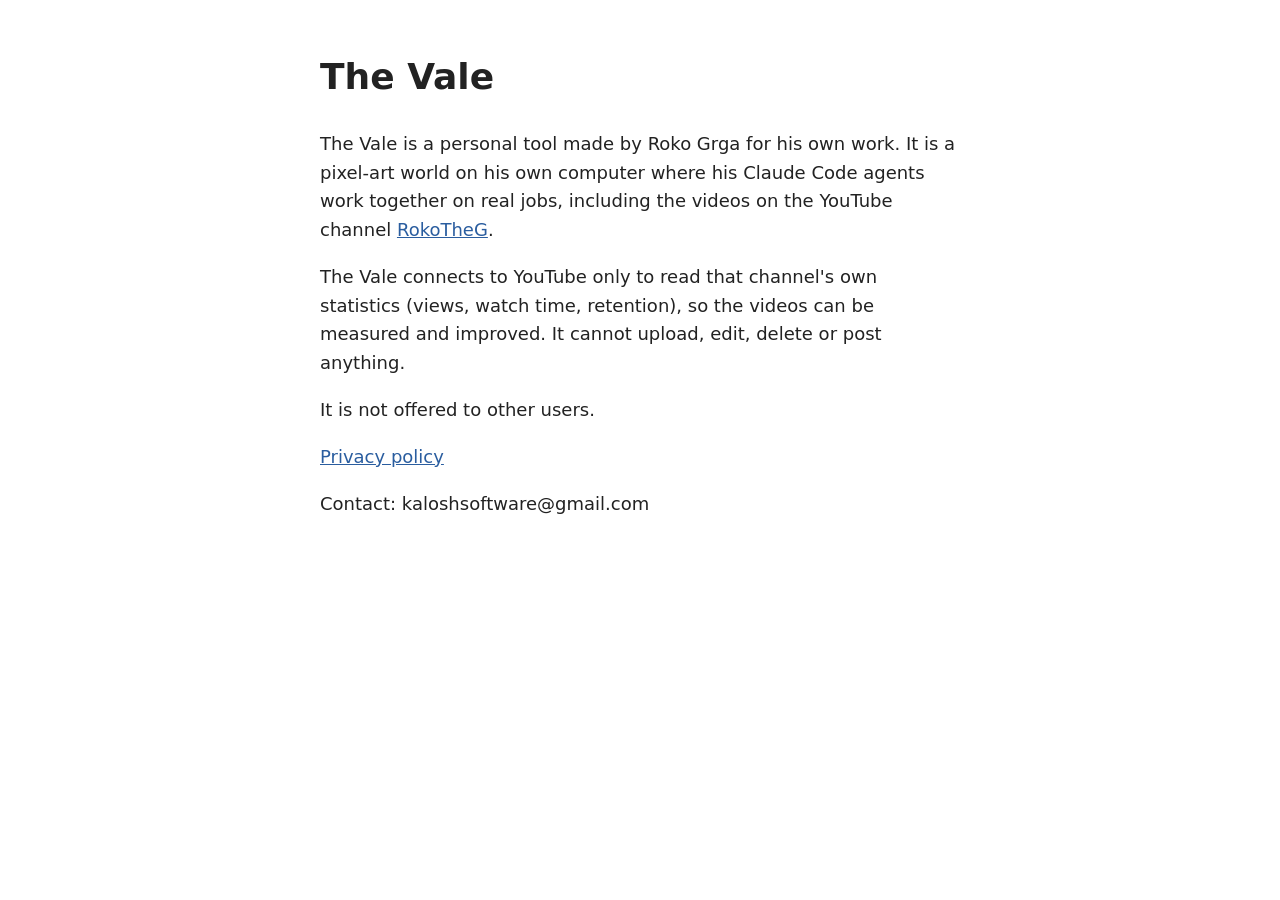
==== index.html @ 582a8493 "The Vale: homepage and privacy policy for the YouTube connection" ====
<!doctype html>
<html lang="en"><head><meta charset="utf-8"><meta name="viewport" content="width=device-width,initial-scale=1">
<title>The Vale</title>
<style>body{font:18px/1.6 system-ui,sans-serif;max-width:640px;margin:48px auto;padding:0 20px;color:#222}a{color:#2a5d9f}</style></head>
<body>
<h1>The Vale</h1>
<p>The Vale is a personal tool made by Roko Grga for his own work. It is a pixel-art world on his own computer where his Claude Code agents work together on real jobs, including the videos on the YouTube channel <a href="https://youtube.com/@RokoTheG">RokoTheG</a>.</p>
<p>The Vale connects to YouTube only to read that channel's own statistics (views, watch time, retention), so the videos can be measured and improved. It cannot upload, edit, delete or post anything.</p>
<p>It is not offered to other users.</p>
<p><a href="privacy.html">Privacy policy</a></p>
<p>Contact: kaloshsoftware@gmail.com</p>
</body></html>
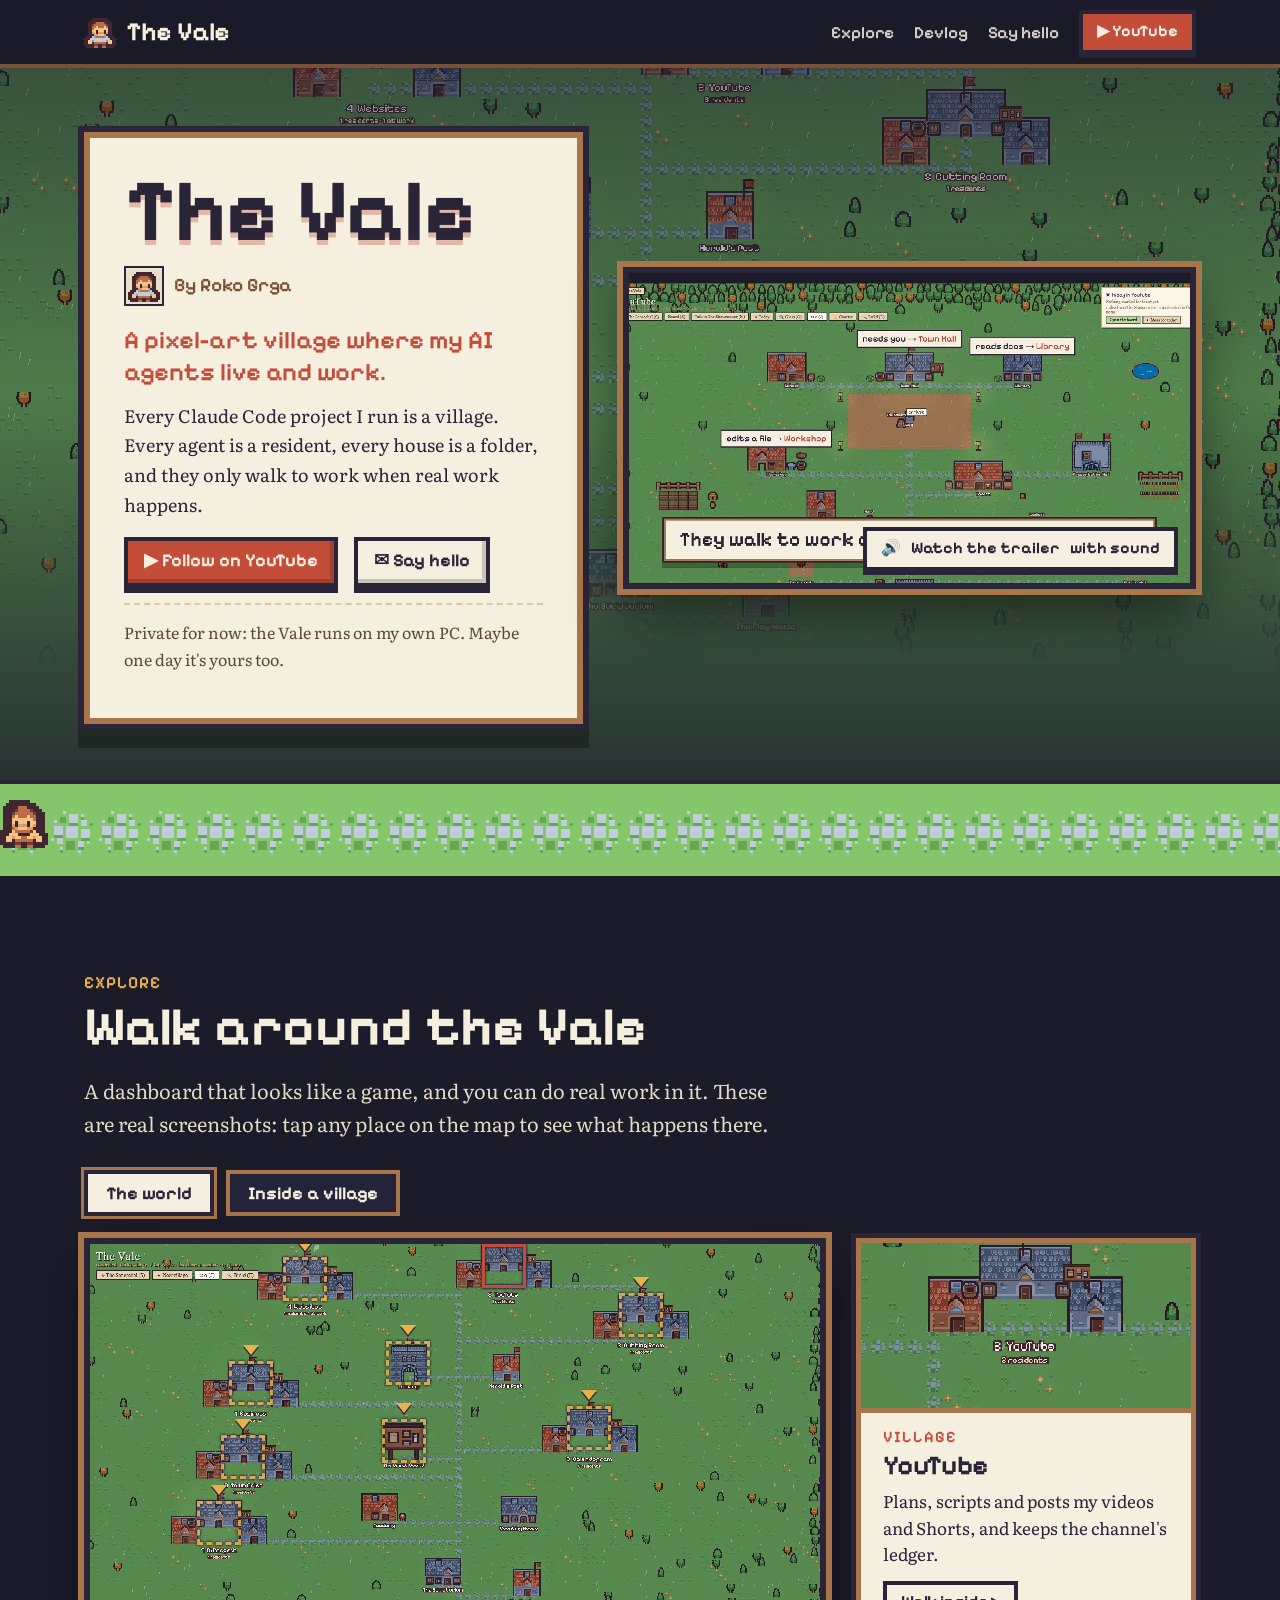
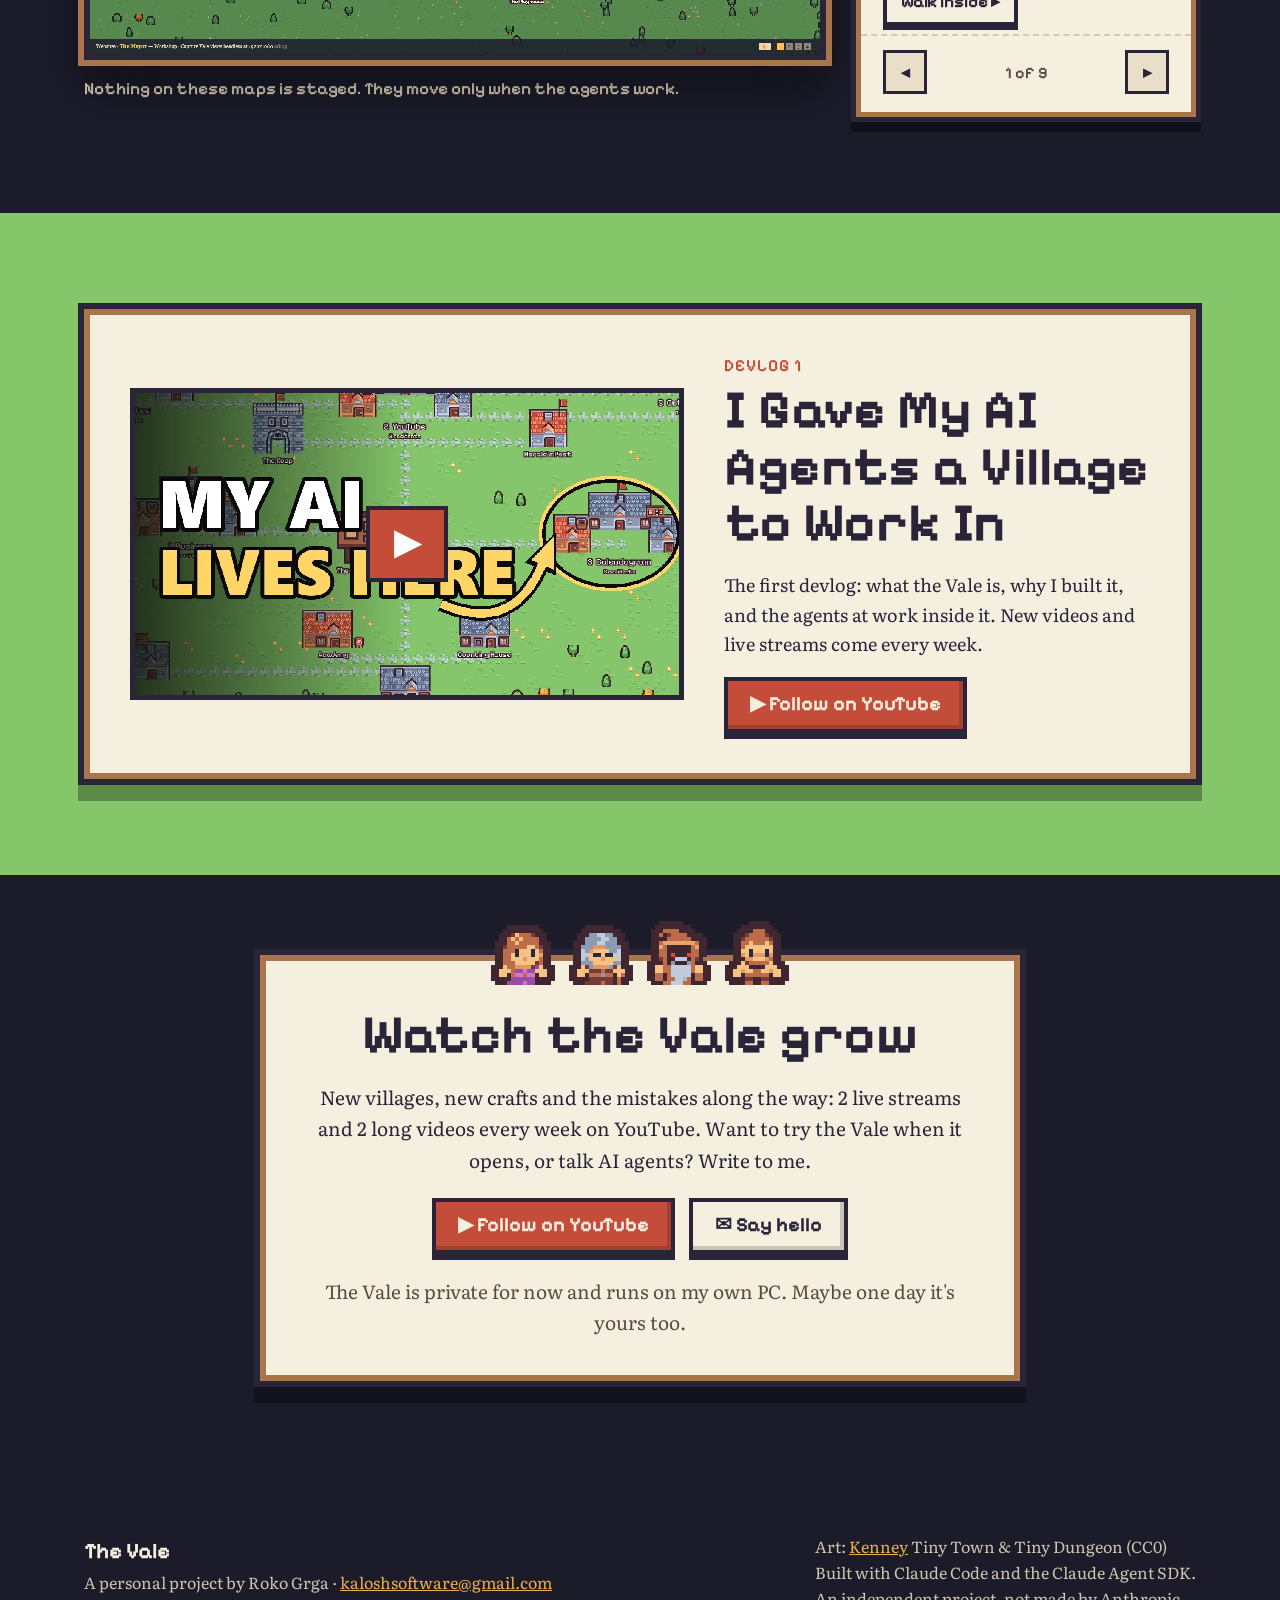
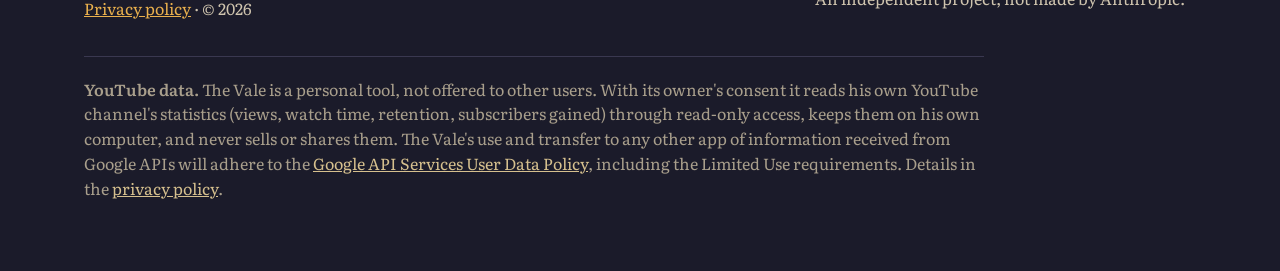
==== commit f450564d: "The Vale: new homepage with interactive map and hero loop Pixel-art homepage built by the Websites v" ====
--- a/index.html
+++ b/index.html
@@ -1,12 +1,384 @@
 <!doctype html>
-<html lang="en"><head><meta charset="utf-8"><meta name="viewport" content="width=device-width,initial-scale=1">
-<title>The Vale</title>
-<style>body{font:18px/1.6 system-ui,sans-serif;max-width:640px;margin:48px auto;padding:0 20px;color:#222}a{color:#2a5d9f}</style></head>
+<html lang="en">
+<head>
+<meta charset="utf-8">
+<meta name="viewport" content="width=device-width,initial-scale=1">
+<title>The Vale · a pixel-art village where AI agents live and work</title>
+<meta name="description" content="The Vale is a pixel-art world where every Claude Code project is a village and every AI agent is a resident who walks to work when real work happens. Made by Roko Grga.">
+<meta property="og:title" content="The Vale">
+<meta property="og:description" content="A pixel-art village where my Claude Code agents live and work.">
+<meta property="og:image" content="https://webgrga.github.io/the-vale-pages/assets/brag-poster.jpg">
+<meta property="og:url" content="https://webgrga.github.io/the-vale-pages/">
+<meta property="og:type" content="website">
+<meta name="twitter:card" content="summary_large_image">
+<link rel="canonical" href="https://webgrga.github.io/the-vale-pages/">
+<link rel="icon" href="assets/favicon.png"><link rel="stylesheet" href="assets/fonts.css">
+<script type="application/ld+json">
+{"@context":"https://schema.org","@graph":[
+ {"@type":"Person","@id":"https://webgrga.github.io/the-vale-pages/#roko","name":"Roko Grga","url":"https://webgrga.github.io/the-vale-pages/","email":"mailto:kaloshsoftware@gmail.com","sameAs":["https://www.youtube.com/@RokoTheG"]},
+ {"@type":"WebSite","@id":"https://webgrga.github.io/the-vale-pages/#site","name":"The Vale","url":"https://webgrga.github.io/the-vale-pages/","author":{"@id":"https://webgrga.github.io/the-vale-pages/#roko"}},
+ {"@type":"VideoObject","name":"I Gave My AI Agents a Village to Work In (Devlog 1)","description":"The first devlog of the Vale: a pixel-art village where Roko Grga's Claude Code agents live and work, what it is, why he built it, and the agents at work inside it.","thumbnailUrl":["https://i.ytimg.com/vi/D9SgLZhsdkc/hqdefault.jpg","https://webgrga.github.io/the-vale-pages/assets/devlog1.webp"],"uploadDate":"2026-11-06T09:00:13-08:00","duration":"PT11M45S","embedUrl":"https://www.youtube.com/embed/D9SgLZhsdkc","url":"https://www.youtube.com/watch?v=D9SgLZhsdkc","author":{"@id":"https://webgrga.github.io/the-vale-pages/#roko"},"isPartOf":{"@id":"https://webgrga.github.io/the-vale-pages/#site"}}
+]}
+</script>
+<style>
+:root{--night:#1b1b2a;--night2:#24233a;--panel:#f5efe0;--ink:#2a2438;--wood:#a9754a;--wood2:#7a5134;--red:#c44d3a;--gold:#e9b04d;--grass:#5a8f3c}
+*{box-sizing:border-box}
+html{scroll-behavior:smooth}
+body{margin:0;background:var(--night);color:var(--panel);font:18px/1.65 Literata,Georgia,serif}
+img{max-width:100%;height:auto;display:block}
+a{color:inherit}
+:focus-visible{outline:3px solid var(--gold);outline-offset:3px}
+.skip{position:absolute;left:-999px}.skip:focus{left:12px;top:12px;background:var(--panel);color:var(--ink);padding:12px 16px;z-index:9}
+.px{font-family:"Pixelify Sans",system-ui,sans-serif}
+.wrap{max-width:1160px;margin:0 auto;padding:0 24px}
+
+/* header */
+header.top{position:sticky;top:0;z-index:5;background:rgba(27,27,42,.92);backdrop-filter:blur(6px);border-bottom:4px solid var(--wood2)}
+header.top .wrap{display:flex;align-items:center;gap:22px;height:64px}
+.brand{display:flex;align-items:center;gap:10px;min-height:44px;font:700 26px/1 "Pixelify Sans";text-decoration:none}
+.brand i{width:32px;height:32px;background:url(assets/art/ppl_d85.png) 0 0/32px 32px;image-rendering:pixelated}
+nav{margin-left:auto;display:flex;align-items:center;gap:20px;font:600 17px/1 "Pixelify Sans"}
+nav a{display:inline-flex;align-items:center;min-height:44px;text-decoration:none;opacity:.85}nav a:hover{opacity:1;color:var(--gold)}
+
+/* buttons */
+.btn{display:inline-flex;align-items:center;justify-content:center;gap:10px;font:700 20px/1.1 "Pixelify Sans";text-decoration:none;color:var(--ink);background:var(--gold);padding:12px 22px 14px;border:4px solid var(--ink);box-shadow:inset -4px -4px 0 rgba(0,0,0,.18),0 6px 0 var(--ink);transition:transform .08s,box-shadow .08s;cursor:pointer}
+.btn:hover{transform:translateY(2px);box-shadow:inset -4px -4px 0 rgba(0,0,0,.18),0 4px 0 var(--ink)}
+.btn:active{transform:translateY(6px);box-shadow:inset -4px -4px 0 rgba(0,0,0,.18),0 0 0 var(--ink)}
+.btn.red{background:var(--red);color:var(--panel)}
+.btn.paper{background:var(--panel)}
+nav .btn{opacity:1;font-size:16px;padding:6px 14px 8px;min-height:44px;box-shadow:0 4px 0 var(--ink);background:var(--red);color:var(--panel)}
+nav .btn:hover{color:var(--panel)}
+
+/* hero */
+.hero{position:relative;padding:64px 0 0;overflow:hidden;background:url(assets/hero-bg.webp) 50% 0/100% auto no-repeat #57874e;image-rendering:pixelated}
+.hero:before{content:"";position:absolute;inset:0;background:linear-gradient(180deg,rgba(27,27,42,.5),rgba(27,27,42,.12) 40%,rgba(27,27,42,.95))}
+.hero .wrap{position:relative;display:grid;grid-template-columns:1fr 1.15fr;gap:40px;align-items:center}
+.sign{background:var(--panel);color:var(--ink);padding:32px 34px 28px;border:6px solid var(--wood);box-shadow:0 0 0 6px var(--ink),0 18px 0 6px rgba(0,0,0,.3)}
+.sign h1{font:700 clamp(54px,7vw,88px)/.95 "Pixelify Sans";margin:0 0 12px;color:var(--ink);text-shadow:0 5px 0 rgba(196,77,58,.35)}
+.by{display:flex;align-items:center;gap:10px;margin:0 0 16px;font:600 19px/1.2 "Pixelify Sans";color:var(--wood2)}
+.by img{width:32px;height:32px;image-rendering:pixelated;background:#e9dfc8;border:2px solid var(--ink);padding:2px;box-sizing:content-box}
+.by a{color:var(--ink)}
+.sign .lead{font:600 25px/1.3 "Pixelify Sans";margin:0 0 12px;color:var(--red)}
+.sign p{margin:0 0 18px}
+.act{display:flex;flex-wrap:wrap;gap:16px;align-items:center;margin:4px 0 16px}
+.act .btn{font-size:18px;padding:10px 16px 12px;white-space:nowrap}
+.note{font-size:16px;color:#5b4a3c;margin:20px 0 0;padding-top:14px;border-top:2px dashed #d8c9a8}
+.screen{position:relative;border:6px solid var(--ink);box-shadow:0 0 0 6px var(--wood),0 24px 50px rgba(0,0,0,.5);background:#000;aspect-ratio:16/9}
+.screen video{display:block;width:100%;height:100%;object-fit:cover}
+.sound{position:absolute;right:12px;bottom:12px;font-size:16px;padding:8px 14px 10px;min-height:44px;box-shadow:0 4px 0 var(--ink)}
+.screen.full .sound{display:none}
+.road{position:relative;height:96px;margin-top:56px;background:url(assets/art/ter_t43.png) 0 24px/48px 48px repeat-x,url(assets/art/ter_t0.png) 0 0/48px 48px;image-rendering:pixelated;border-top:4px solid var(--ink)}
+.walker{position:absolute;bottom:28px;width:48px;height:48px;animation:cross 26s linear infinite}.walker i{display:block;width:48px;height:48px;background-size:48px 48px;image-rendering:pixelated;animation:bob .5s steps(2) infinite}
+.walker.b{animation-delay:-9s}.walker.c{animation-delay:-17s}.walker.d{animation-delay:-4s;animation-direction:reverse}.walker.d i{transform:scaleX(-1)}
+@keyframes bob{50%{translate:0 -3px}}
+@keyframes cross{from{left:-80px}to{left:100%}}
+
+/* sections */
+section{padding:96px 0;scroll-margin-top:70px}
+.kicker{font:600 17px "Pixelify Sans";color:var(--gold);letter-spacing:1px;text-transform:uppercase;margin:0 0 6px}
+h2{font:700 clamp(36px,4.4vw,54px)/1.05 "Pixelify Sans";margin:0 0 18px}
+.intro{max-width:700px;font-size:20px;color:#e2d9c6;margin:0 0 30px}
+
+/* explorer */
+.tabs{display:flex;flex-wrap:wrap;gap:12px;margin:0 0 22px}
+.tabs button{font:700 18px/1 "Pixelify Sans";min-height:44px;padding:10px 18px;background:var(--night2);color:var(--panel);border:4px solid var(--wood);cursor:pointer}
+.tabs button[aria-pressed=true]{background:var(--panel);color:var(--ink);border-color:var(--ink);box-shadow:0 0 0 3px var(--wood)}
+.explorer{display:grid;grid-template-columns:minmax(0,1fr) 340px;gap:30px;align-items:start}.explorer>*{min-width:0}
+.view{position:relative;border:6px solid var(--ink);box-shadow:0 0 0 6px var(--wood),0 24px 50px rgba(0,0,0,.45);background:var(--grass)}
+.scroller{overflow:auto;-webkit-overflow-scrolling:touch;overscroll-behavior-x:contain}
+.mapimg{position:relative;min-width:100%}
+.mapimg img{width:100%;image-rendering:pixelated}
+.mapimg[hidden]{display:none}
+.spot{position:absolute;transform:translate(-50%,-50%);width:48px;height:48px;padding:0;border:0;background:none;cursor:pointer;display:grid;place-items:center}
+.spot:before{content:"";position:absolute;inset:2px;border:3px dashed var(--gold);filter:drop-shadow(0 0 1px var(--ink)) drop-shadow(0 0 1px var(--ink));opacity:.85}
+.spot:after{content:"";position:absolute;left:50%;top:-14px;translate:-50% 0;border:8px solid transparent;border-top:10px solid var(--gold);filter:drop-shadow(0 2px 0 var(--ink));animation:hop 1s steps(2) infinite}
+.spot:hover:before{opacity:1;border-style:solid}
+.spot[aria-pressed=true]:before{border:3px solid var(--red);opacity:1}
+.spot[aria-pressed=true]:after{border-top-color:var(--red)}
+.spot span{position:absolute;width:1px;height:1px;overflow:hidden;clip:rect(0 0 0 0)}
+@keyframes hop{50%{translate:-50% -5px}}
+.drag{display:none;font:600 16px "Pixelify Sans";color:#d8ccb4;margin:12px 0 0}
+.info{background:var(--panel);color:var(--ink);border:5px solid var(--wood);box-shadow:0 0 0 5px var(--ink),0 10px 0 5px rgba(0,0,0,.35);padding:0 0 18px;position:sticky;top:90px}
+.zoom{height:170px;background:#4f8a37 no-repeat;background-size:450%;image-rendering:pixelated;border-bottom:5px solid var(--wood)}
+.zoom.chat{background-size:cover;background-position:50% 6%}
+.place{padding:16px 22px 0}
+.place .tag{font:600 16px/1 "Pixelify Sans";letter-spacing:1px;text-transform:uppercase;color:var(--red);margin:0 0 6px}
+.place h3{font:700 27px/1.1 "Pixelify Sans";margin:0 0 8px}
+.place p{margin:0 0 10px;font-size:17px;line-height:1.55}
+.place .btn{font-size:17px;padding:8px 14px 10px;min-height:44px;margin-top:4px;box-shadow:0 4px 0 var(--ink)}
+.steps{display:flex;align-items:center;justify-content:space-between;gap:10px;padding:14px 22px 0;margin-top:8px;border-top:2px dashed #d8c9a8}
+.steps button{font:700 17px/1 "Pixelify Sans";min-width:44px;min-height:44px;padding:8px 12px;background:#e9dfc8;color:var(--ink);border:3px solid var(--ink);cursor:pointer}
+.steps button:hover{background:var(--gold)}
+.steps span{font:600 16px "Pixelify Sans";color:#5b4a3c}
+.js .place[hidden]{display:none}
+html:not(.js) .steps,html:not(.js) .tabs,html:not(.js) .spot,html:not(.js) .zoom{display:none}
+.explore-note{font:600 17px "Pixelify Sans";color:#d8ccb4;margin:18px 0 0}
+
+/* devlog */
+.grass{background:var(--grass) url(assets/art/ter_t0.png) 0 0/48px 48px;image-rendering:pixelated;color:var(--ink)}
+.grass .board{background:var(--panel);border:6px solid var(--wood);box-shadow:0 0 0 6px var(--ink),0 16px 0 6px rgba(0,0,0,.3);padding:40px;display:grid;grid-template-columns:1.3fr 1fr;gap:40px;align-items:center}
+.grass h2{color:var(--ink)}
+.yt{position:relative;aspect-ratio:16/9;background:#000 center/cover;border:5px solid var(--ink);cursor:pointer;display:block;width:100%;padding:0}
+.yt:after{content:"▶";position:absolute;left:50%;top:50%;transform:translate(-50%,-50%);font:700 34px "Pixelify Sans";background:var(--red);color:#fff;padding:12px 24px 14px;border:4px solid var(--ink)}
+.yt.on:after{display:none}.yt iframe{position:absolute;inset:0;width:100%;height:100%;border:0}
+
+/* closing */
+.come{padding:40px 0 96px}
+.gate{max-width:760px;margin:40px auto 0;text-align:center;background:var(--panel);color:var(--ink);border:6px solid var(--wood);box-shadow:0 0 0 6px var(--ink),0 16px 0 6px rgba(0,0,0,.3);padding:44px 40px 36px}
+.gate .who{display:flex;gap:14px;justify-content:center;margin:-84px 0 22px}
+.gate .who img{width:64px;height:64px;image-rendering:pixelated}
+.gate h2{color:var(--ink)}.gate p{font-size:19px;margin:0 0 22px}.gate .ctas{display:flex;flex-wrap:wrap;gap:14px;justify-content:center}
+.gate .note{margin:22px 0 0;border:0;padding:0}
+
+footer{padding:56px 0 70px;font-size:16px;color:#cfc4ae}
+footer a{color:var(--gold)}
+footer .cols{display:flex;flex-wrap:wrap;gap:18px 40px;justify-content:space-between}
+footer .fine{font-size:16px;line-height:1.55;color:#a99f8c;margin:34px 0 0;padding-top:20px;border-top:1px solid #3a3850;max-width:900px}
+footer .fine a{color:#d6c08e}
+
+/* responsive (kept last so these rules win) */
+@media(max-width:900px){
+  .hero .wrap{grid-template-columns:1fr}
+  .explorer{grid-template-columns:minmax(0,1fr)}
+  .info{position:static}
+  .grass .board{grid-template-columns:1fr;padding:24px}
+}
+@media(max-width:760px){
+  nav a:not(.btn){display:none}
+  .scroller .mapimg{width:860px}
+  .drag{display:block}
+}
+@media(max-width:600px){
+  .hero{padding-top:28px}
+  .sign{padding:22px 18px 20px}
+  .gate{padding:40px 18px 30px}
+  .grass .board{padding:18px}
+  .zoom{height:140px}.sound .long{display:none}.sound{right:8px;bottom:8px;font-size:16px;padding:6px 10px 8px}
+}
+@media (prefers-reduced-motion:reduce){.walker,.walker i,.spot:after{animation:none}.walker{left:20%}.walker.b{left:48%}.walker.c{left:76%}.walker.d{left:62%}.btn{transition:none}html{scroll-behavior:auto}}
+</style>
+<script>document.documentElement.classList.add('js')</script>
+</head>
 <body>
-<h1>The Vale</h1>
-<p>The Vale is a personal tool made by Roko Grga for his own work. It is a pixel-art world on his own computer where his Claude Code agents work together on real jobs, including the videos on the YouTube channel <a href="https://youtube.com/@RokoTheG">RokoTheG</a>.</p>
-<p>The Vale connects to YouTube only to read that channel's own statistics (views, watch time, retention), so the videos can be measured and improved. It cannot upload, edit, delete or post anything.</p>
-<p>It is not offered to other users.</p>
-<p><a href="privacy.html">Privacy policy</a></p>
-<p>Contact: kaloshsoftware@gmail.com</p>
-</body></html>
+<a class="skip" href="#main">Skip to content</a>
+<header class="top"><div class="wrap">
+  <a class="brand" href="#"><i></i>The Vale</a>
+  <nav aria-label="Main"><a href="#explore">Explore</a><a href="#devlog">Devlog</a><a href="#hello">Say hello</a><a class="btn" href="https://www.youtube.com/@RokoTheG?sub_confirmation=1">▶ YouTube</a></nav>
+</div></header>
+
+<main id="main">
+<div class="hero">
+  <div class="wrap">
+    <div class="sign">
+      <h1>The Vale</h1>
+      <p class="by"><img src="assets/art/ppl_d85.png" width="32" height="32" alt="">By Roko Grga</p>
+      <p class="lead">A pixel-art village where my AI agents live and work.</p>
+      <p>Every Claude Code project I run is a village. Every agent is a resident, every house is a folder, and they only walk to work when real work happens.</p>
+      <div class="act">
+        <a class="btn red" href="https://www.youtube.com/@RokoTheG?sub_confirmation=1">▶ Follow on YouTube</a>
+        <a class="btn paper" href="mailto:kaloshsoftware@gmail.com?subject=The%20Vale">✉ Say hello</a>
+      </div>
+      <p class="note">Private for now: the Vale runs on my own PC. Maybe one day it's yours too.</p>
+    </div>
+    <div class="screen" id="screen">
+      <video id="hv" src="assets/hero-loop.mp4" poster="assets/hero-poster.jpg" autoplay muted loop playsinline preload="auto" aria-label="An 8-second silent loop from the trailer: the world map of villages, then residents walking to the Workshop, the Library and the Town Hall."></video>
+      <button class="btn paper sound" id="sound" type="button">🔊 <span class="long">Watch the trailer </span>with sound</button>
+    </div>
+  </div>
+  <div class="road" aria-hidden="true">
+    <div class="walker"><i style="background-image:url(assets/art/ppl_d99.png)"></i></div>
+    <div class="walker b"><i style="background-image:url(assets/art/ppl_d100.png)"></i></div>
+    <div class="walker c"><i style="background-image:url(assets/art/ppl_d111.png)"></i></div>
+    <div class="walker d"><i style="background-image:url(assets/art/ppl_d88.png)"></i></div>
+  </div>
+</div>
+
+<section id="explore"><div class="wrap">
+  <p class="kicker">Explore</p>
+  <h2>Walk around the Vale</h2>
+  <p class="intro">A dashboard that looks like a game, and you can do real work in it. These are real screenshots: tap any place on the map to see what happens there.</p>
+  <div class="tabs" role="group" aria-label="Choose a map">
+    <button type="button" data-go="world" aria-pressed="true">The world</button>
+    <button type="button" data-go="village" aria-pressed="false">Inside a village</button>
+  </div>
+  <div class="explorer">
+    <div>
+      <div class="view"><div class="scroller" id="scroller">
+        <div class="mapimg" data-view="world">
+          <img src="assets/world.webp" width="1920" height="1080" alt="The world map: villages for Business, YouTube, Websites, Calendogram, the Cutting Room, the Town Crier and the Forge, joined by stone roads, with the Keep and the Great Board in the middle." loading="lazy">
+        </div>
+        <div class="mapimg" data-view="village" hidden>
+          <img src="assets/youtube.webp" width="1920" height="1080" alt="Inside the YouTube village: Town Hall, Library, School, Workshop, Tavern, the Presentation Hall, the Archive and the residents' houses around a village square with a well." loading="lazy">
+        </div>
+      </div></div>
+      <p class="drag">Drag the map sideways to see all of it.</p>
+      <p class="explore-note">Nothing on these maps is staged. They move only when the agents work.</p>
+    </div>
+    <aside class="info" aria-label="About this place">
+      <div class="zoom" id="zoom" aria-hidden="true"></div>
+      <div id="places" aria-live="polite">
+        <article class="place" data-view="world" data-x="56.7" data-y="5.5" data-name="YouTube">
+          <p class="tag">Village</p><h3>YouTube</h3>
+          <p>Plans, scripts and posts my videos and Shorts, and keeps the channel's ledger.</p>
+          <button class="btn paper" type="button" data-go="village">Walk inside ▸</button>
+        </article>
+        <article class="place" data-view="world" data-x="29.4" data-y="8.5" data-name="Websites">
+          <p class="tag">Village</p><h3>Websites</h3>
+          <p>Builds websites from a brief, checks them and puts them online. It built this page.</p>
+        </article>
+        <article class="place" data-view="world" data-x="22" data-y="34" data-name="Business">
+          <p class="tag">Village</p><h3>Business</h3>
+          <p>Takes an idea to its first euro. It orders the research, the app, the site and the marketing from the other villages.</p>
+        </article>
+        <article class="place" data-view="world" data-x="75.5" data-y="17.5" data-name="Cutting Room">
+          <p class="tag">Village</p><h3>Cutting Room</h3>
+          <p>Edits my footage: rough cut, b-roll, motion, captions and sound.</p>
+        </article>
+        <article class="place" data-view="world" data-x="68.4" data-y="45" data-name="Calendogram">
+          <p class="tag">Village</p><h3>Calendogram</h3>
+          <p>My calendar app: tasks by person, place, project and date, with voice notes.</p>
+        </article>
+        <article class="place" data-view="world" data-x="21" data-y="52" data-name="Town Crier">
+          <p class="tag">Village</p><h3>Town Crier</h3>
+          <p>Turns a video or a launch into posts for X. Nothing goes out before I approve it.</p>
+        </article>
+        <article class="place" data-view="world" data-x="17.7" data-y="68" data-name="Forge">
+          <p class="tag">Village</p><h3>Forge</h3>
+          <p>Builds apps from an exact scope and puts them online, then tells the other villages they're ready to market.</p>
+        </article>
+        <article class="place" data-view="world" data-x="43.6" data-y="29" data-name="The Keep">
+          <p class="tag">The Keep</p><h3>The Seneschal</h3>
+          <p>My admin agent lives here. It sends errands to any village and repairs and upgrades the Vale's own code.</p>
+        </article>
+        <article class="place" data-view="world" data-x="43" data-y="48" data-name="The Great Board">
+          <p class="tag">The Great Board</p><h3>Where problems go</h3>
+          <p>When an agent gets stuck on the Vale itself, it pins a note here, and the Seneschal fixes it.</p>
+        </article>
+        <article class="place" data-view="village" data-x="25.8" data-y="52" data-name="Workshop">
+          <p class="tag">Inside YouTube</p><h3>Workshop</h3>
+          <p>The agent is writing or changing files. A resident walks here only while that really happens.</p>
+        </article>
+        <article class="place" data-view="village" data-x="69.1" data-y="25" data-name="Library">
+          <p class="tag">Inside YouTube</p><h3>Library</h3>
+          <p>The agent is reading: the project, the docs, the web.</p>
+        </article>
+        <article class="place" data-view="village" data-x="50" data-y="24" data-name="Town Hall">
+          <p class="tag">Inside YouTube</p><h3>Town Hall</h3>
+          <p>The agent needs me. A question goes on the board here and a red ! goes up on the world map.</p>
+        </article>
+        <article class="place" data-view="village" data-x="48.6" data-y="41.5" data-name="The Mayor" data-img="chat">
+          <p class="tag">A resident</p><h3>The Mayor</h3>
+          <p>Every village has one. Here it's the Showrunner, by the well. I talk to it like a chat, and it does the job. Above: a real chat, file paths blurred.</p>
+        </article>
+        <article class="place" data-view="village" data-x="80.8" data-y="52" data-name="Presentation Hall">
+          <p class="tag">Inside YouTube</p><h3>Presentation Hall</h3>
+          <p>A council of critics, the elders, reviews the work before anything ships.</p>
+        </article>
+        <article class="place" data-view="village" data-x="61.7" data-y="58.5" data-name="Tavern">
+          <p class="tag">Inside YouTube</p><h3>Tavern</h3>
+          <p>Nothing to do? They rest here, and resting costs nothing.</p>
+        </article>
+        <article class="place" data-view="village" data-x="35" data-y="67.5" data-name="Bard's House">
+          <p class="tag">Inside YouTube</p><h3>Homes</h3>
+          <p>Every resident has a house. When the work is done, they stroll home.</p>
+        </article>
+        <article class="place" data-view="village" data-x="67.4" data-y="79" data-name="Archive">
+          <p class="tag">Inside YouTube</p><h3>Archive</h3>
+          <p>Finished and stopped jobs are kept here, with the reason they ended.</p>
+          <button class="btn paper" type="button" data-go="world">◂ Back to the world</button>
+        </article>
+      </div>
+      <div class="steps"><button type="button" id="prev" aria-label="Previous place">◂</button><span id="count"></span><button type="button" id="next" aria-label="Next place">▸</button></div>
+    </aside>
+  </div>
+</div></section>
+
+<section id="devlog" class="grass"><div class="wrap">
+  <div class="board">
+    <div>
+      <button class="yt" type="button" data-id="D9SgLZhsdkc" style="background-image:url(assets/devlog1.webp)" aria-label="Play Devlog 1: I Gave My AI Agents a Village to Work In"></button>
+    </div>
+    <div>
+      <p class="kicker" style="color:var(--red)">Devlog 1</p>
+      <h2>I Gave My AI Agents a Village to Work In</h2>
+      <p>The first devlog: what the Vale is, why I built it, and the agents at work inside it. New videos and live streams come every week.</p>
+      <a class="btn red" href="https://www.youtube.com/@RokoTheG?sub_confirmation=1">▶ Follow on YouTube</a>
+    </div>
+  </div>
+</div></section>
+
+<section class="come" id="hello"><div class="wrap">
+  <div class="gate">
+    <div class="who" aria-hidden="true"><img src="assets/art/ppl_d99.png" alt=""><img src="assets/art/ppl_d100.png" alt=""><img src="assets/art/ppl_d111.png" alt=""><img src="assets/art/ppl_d88.png" alt=""></div>
+    <h2>Watch the Vale grow</h2>
+    <p>New villages, new crafts and the mistakes along the way: 2 live streams and 2 long videos every week on YouTube. Want to try the Vale when it opens, or talk AI agents? Write to me.</p>
+    <div class="ctas"><a class="btn red" href="https://www.youtube.com/@RokoTheG?sub_confirmation=1">▶ Follow on YouTube</a><a class="btn paper" href="mailto:kaloshsoftware@gmail.com?subject=The%20Vale">✉ Say hello</a></div>
+    <p class="note">The Vale is private for now and runs on my own PC. Maybe one day it's yours too.</p>
+  </div>
+</div></section>
+</main>
+
+<footer><div class="wrap">
+  <div class="cols">
+    <div><b class="px" style="font-size:22px;color:var(--panel)">The Vale</b><br>A personal project by Roko Grga · <a href="mailto:kaloshsoftware@gmail.com">kaloshsoftware@gmail.com</a><br><a href="privacy.html">Privacy policy</a> · © 2026</div>
+    <div>Art: <a href="https://www.kenney.nl">Kenney</a> Tiny Town &amp; Tiny Dungeon (CC0)<br>Built with Claude Code and the Claude Agent SDK.<br>An independent project, not made by Anthropic.</div>
+  </div>
+  <p class="fine" id="youtube-data"><b>YouTube data.</b> The Vale is a personal tool, not offered to other users. With its owner's consent it reads his own YouTube channel's statistics (views, watch time, retention, subscribers gained) through read-only access, keeps them on his own computer, and never sells or shares them. The Vale's use and transfer to any other app of information received from Google APIs will adhere to the <a href="https://developers.google.com/terms/api-services-user-data-policy">Google API Services User Data Policy</a>, including the Limited Use requirements. Details in the <a href="privacy.html">privacy policy</a>.</p>
+</div></footer>
+
+<script>
+// Devlog: load YouTube only on click
+document.querySelectorAll('button.yt').forEach(b=>b.addEventListener('click',()=>{
+  const d=document.createElement('div');d.className='yt on';
+  const f=document.createElement('iframe');f.src='https://www.youtube-nocookie.com/embed/'+b.dataset.id+'?autoplay=1&rel=0';
+  f.allow='autoplay; encrypted-media; picture-in-picture; fullscreen';f.allowFullscreen=true;f.title=b.getAttribute('aria-label');
+  d.appendChild(f);b.replaceWith(d);f.focus();
+}));
+
+// Hero: silent loop, swap to the full trailer with sound on request
+(()=>{
+  const v=document.getElementById('hv'),s=document.getElementById('sound'),box=document.getElementById('screen');
+  if(matchMedia('(prefers-reduced-motion: reduce)').matches){v.removeAttribute('autoplay');v.pause();}
+  s.addEventListener('click',()=>{
+    v.loop=false;v.src='assets/brag.mp4';v.poster='assets/brag-poster.jpg';v.muted=false;v.controls=true;
+    v.setAttribute('aria-label','20-second trailer of the Vale, with music');box.classList.add('full');v.play().catch(()=>{});v.focus();
+  });
+})();
+
+// Explorer: one interactive map, places pinned on real screenshots
+(()=>{
+  const places=[...document.querySelectorAll('.place')];
+  const maps={};document.querySelectorAll('.mapimg').forEach(m=>maps[m.dataset.view]=m);
+  const zoom=document.getElementById('zoom'),count=document.getElementById('count'),sc=document.getElementById('scroller');
+  const tabs=[...document.querySelectorAll('.tabs [data-go]')];
+  const img={world:'assets/world.webp',village:'assets/youtube.webp'};
+  const spots=places.map((p,i)=>{
+    const b=document.createElement('button');b.type='button';b.className='spot';
+    b.style.left=p.dataset.x+'%';b.style.top=p.dataset.y+'%';
+    b.innerHTML='<span>'+p.dataset.name+'</span>';b.setAttribute('aria-pressed','false');
+    b.addEventListener("click",()=>{show(i,false);const r=document.querySelector(".info").getBoundingClientRect();if(r.top>innerHeight-120)document.querySelector(".info").scrollIntoView({behavior:"smooth",block:"nearest"});});maps[p.dataset.view].appendChild(b);return b;});
+  let cur=-1;
+  function show(i,scroll){
+    const p=places[i],view=p.dataset.view;cur=i;
+    for(const k in maps)maps[k].hidden=k!==view;
+    tabs.forEach(t=>t.setAttribute("aria-pressed",String(t.dataset.go===view)));
+    places.forEach((q,j)=>{q.hidden=j!==i;spots[j].setAttribute('aria-pressed',String(j===i));});
+    if(p.dataset.img==='chat'){zoom.className='zoom chat';zoom.style.backgroundImage='url(assets/chat-panel.webp)';zoom.style.backgroundPosition='';}
+    else{const S=4.5,x=+p.dataset.x/100,y=+p.dataset.y/100,h=zoom.clientHeight||170,w=zoom.clientWidth||330;
+      const bw=w*S,bh=bw*1080/1920;const px=Math.min(0,Math.max(w-bw,w/2-x*bw)),py=Math.min(0,Math.max(h-bh,h/2-y*bh));
+      zoom.className='zoom';zoom.style.backgroundImage='url('+img[view]+')';zoom.style.backgroundPosition=px+'px '+py+'px';}
+    const same=places.filter(q=>q.dataset.view===view);count.textContent=(same.indexOf(p)+1)+' of '+same.length;
+    if(scroll!==false&&sc.scrollWidth>sc.clientWidth){const m=maps[view];sc.scrollTo({left:+p.dataset.x/100*m.clientWidth-sc.clientWidth/2,behavior:'smooth'});}
+  }
+  function step(d){const view=places[cur].dataset.view,same=places.map((q,j)=>j).filter(j=>places[j].dataset.view===view);
+    const k=same.indexOf(cur);show(same[(k+d+same.length)%same.length]);}
+  document.getElementById('prev').addEventListener('click',()=>step(-1));
+  document.getElementById('next').addEventListener('click',()=>step(1));
+  document.querySelectorAll('[data-go]').forEach(b=>b.addEventListener('click',()=>{
+    const v=b.dataset.go;if(places[cur].dataset.view===v)return;show(places.findIndex(q=>q.dataset.view===v));}));
+  show(0,true);
+  addEventListener('resize',()=>show(cur,false));
+})();
+</script>
+</body>
+</html>
--- a/assets/fonts.css
+++ b/assets/fonts.css
@@ -0,0 +1,108 @@
+/* latin-ext */
+@font-face {
+  font-family: 'Literata';
+  font-style: italic;
+  font-weight: 400;
+  font-display: swap;
+  src: url(fonts/Literata-400-italic-latin-ext.woff2) format('woff2');
+  unicode-range: U+0100-02BA, U+02BD-02C5, U+02C7-02CC, U+02CE-02D7, U+02DD-02FF, U+0304, U+0308, U+0329, U+1D00-1DBF, U+1E00-1E9F, U+1EF2-1EFF, U+2020, U+20A0-20AB, U+20AD-20C4, U+2113, U+2C60-2C7F, U+A720-A7FF;
+}
+/* latin */
+@font-face {
+  font-family: 'Literata';
+  font-style: italic;
+  font-weight: 400;
+  font-display: swap;
+  src: url(fonts/Literata-400-italic-latin.woff2) format('woff2');
+  unicode-range: U+0000-00FF, U+0131, U+0152-0153, U+02BB-02BC, U+02C6, U+02DA, U+02DC, U+0304, U+0308, U+0329, U+2000-206F, U+20AC, U+2122, U+2191, U+2193, U+2212, U+2215, U+FEFF, U+FFFD;
+}
+/* latin-ext */
+@font-face {
+  font-family: 'Literata';
+  font-style: normal;
+  font-weight: 400;
+  font-display: swap;
+  src: url(fonts/Literata-400-normal-latin-ext.woff2) format('woff2');
+  unicode-range: U+0100-02BA, U+02BD-02C5, U+02C7-02CC, U+02CE-02D7, U+02DD-02FF, U+0304, U+0308, U+0329, U+1D00-1DBF, U+1E00-1E9F, U+1EF2-1EFF, U+2020, U+20A0-20AB, U+20AD-20C4, U+2113, U+2C60-2C7F, U+A720-A7FF;
+}
+/* latin */
+@font-face {
+  font-family: 'Literata';
+  font-style: normal;
+  font-weight: 400;
+  font-display: swap;
+  src: url(fonts/Literata-400-normal-latin.woff2) format('woff2');
+  unicode-range: U+0000-00FF, U+0131, U+0152-0153, U+02BB-02BC, U+02C6, U+02DA, U+02DC, U+0304, U+0308, U+0329, U+2000-206F, U+20AC, U+2122, U+2191, U+2193, U+2212, U+2215, U+FEFF, U+FFFD;
+}
+/* latin-ext */
+@font-face {
+  font-family: 'Literata';
+  font-style: normal;
+  font-weight: 600;
+  font-display: swap;
+  src: url(fonts/Literata-600-normal-latin-ext.woff2) format('woff2');
+  unicode-range: U+0100-02BA, U+02BD-02C5, U+02C7-02CC, U+02CE-02D7, U+02DD-02FF, U+0304, U+0308, U+0329, U+1D00-1DBF, U+1E00-1E9F, U+1EF2-1EFF, U+2020, U+20A0-20AB, U+20AD-20C4, U+2113, U+2C60-2C7F, U+A720-A7FF;
+}
+/* latin */
+@font-face {
+  font-family: 'Literata';
+  font-style: normal;
+  font-weight: 600;
+  font-display: swap;
+  src: url(fonts/Literata-600-normal-latin.woff2) format('woff2');
+  unicode-range: U+0000-00FF, U+0131, U+0152-0153, U+02BB-02BC, U+02C6, U+02DA, U+02DC, U+0304, U+0308, U+0329, U+2000-206F, U+20AC, U+2122, U+2191, U+2193, U+2212, U+2215, U+FEFF, U+FFFD;
+}
+/* latin-ext */
+@font-face {
+  font-family: 'Pixelify Sans';
+  font-style: normal;
+  font-weight: 400;
+  font-display: swap;
+  src: url(fonts/PixelifySans-400-normal-latin-ext.woff2) format('woff2');
+  unicode-range: U+0100-02BA, U+02BD-02C5, U+02C7-02CC, U+02CE-02D7, U+02DD-02FF, U+0304, U+0308, U+0329, U+1D00-1DBF, U+1E00-1E9F, U+1EF2-1EFF, U+2020, U+20A0-20AB, U+20AD-20C4, U+2113, U+2C60-2C7F, U+A720-A7FF;
+}
+/* latin */
+@font-face {
+  font-family: 'Pixelify Sans';
+  font-style: normal;
+  font-weight: 400;
+  font-display: swap;
+  src: url(fonts/PixelifySans-400-normal-latin.woff2) format('woff2');
+  unicode-range: U+0000-00FF, U+0131, U+0152-0153, U+02BB-02BC, U+02C6, U+02DA, U+02DC, U+0304, U+0308, U+0329, U+2000-206F, U+20AC, U+2122, U+2191, U+2193, U+2212, U+2215, U+FEFF, U+FFFD;
+}
+/* latin-ext */
+@font-face {
+  font-family: 'Pixelify Sans';
+  font-style: normal;
+  font-weight: 600;
+  font-display: swap;
+  src: url(fonts/PixelifySans-600-normal-latin-ext.woff2) format('woff2');
+  unicode-range: U+0100-02BA, U+02BD-02C5, U+02C7-02CC, U+02CE-02D7, U+02DD-02FF, U+0304, U+0308, U+0329, U+1D00-1DBF, U+1E00-1E9F, U+1EF2-1EFF, U+2020, U+20A0-20AB, U+20AD-20C4, U+2113, U+2C60-2C7F, U+A720-A7FF;
+}
+/* latin */
+@font-face {
+  font-family: 'Pixelify Sans';
+  font-style: normal;
+  font-weight: 600;
+  font-display: swap;
+  src: url(fonts/PixelifySans-600-normal-latin.woff2) format('woff2');
+  unicode-range: U+0000-00FF, U+0131, U+0152-0153, U+02BB-02BC, U+02C6, U+02DA, U+02DC, U+0304, U+0308, U+0329, U+2000-206F, U+20AC, U+2122, U+2191, U+2193, U+2212, U+2215, U+FEFF, U+FFFD;
+}
+/* latin-ext */
+@font-face {
+  font-family: 'Pixelify Sans';
+  font-style: normal;
+  font-weight: 700;
+  font-display: swap;
+  src: url(fonts/PixelifySans-700-normal-latin-ext.woff2) format('woff2');
+  unicode-range: U+0100-02BA, U+02BD-02C5, U+02C7-02CC, U+02CE-02D7, U+02DD-02FF, U+0304, U+0308, U+0329, U+1D00-1DBF, U+1E00-1E9F, U+1EF2-1EFF, U+2020, U+20A0-20AB, U+20AD-20C4, U+2113, U+2C60-2C7F, U+A720-A7FF;
+}
+/* latin */
+@font-face {
+  font-family: 'Pixelify Sans';
+  font-style: normal;
+  font-weight: 700;
+  font-display: swap;
+  src: url(fonts/PixelifySans-700-normal-latin.woff2) format('woff2');
+  unicode-range: U+0000-00FF, U+0131, U+0152-0153, U+02BB-02BC, U+02C6, U+02DA, U+02DC, U+0304, U+0308, U+0329, U+2000-206F, U+20AC, U+2122, U+2191, U+2193, U+2212, U+2215, U+FEFF, U+FFFD;
+}
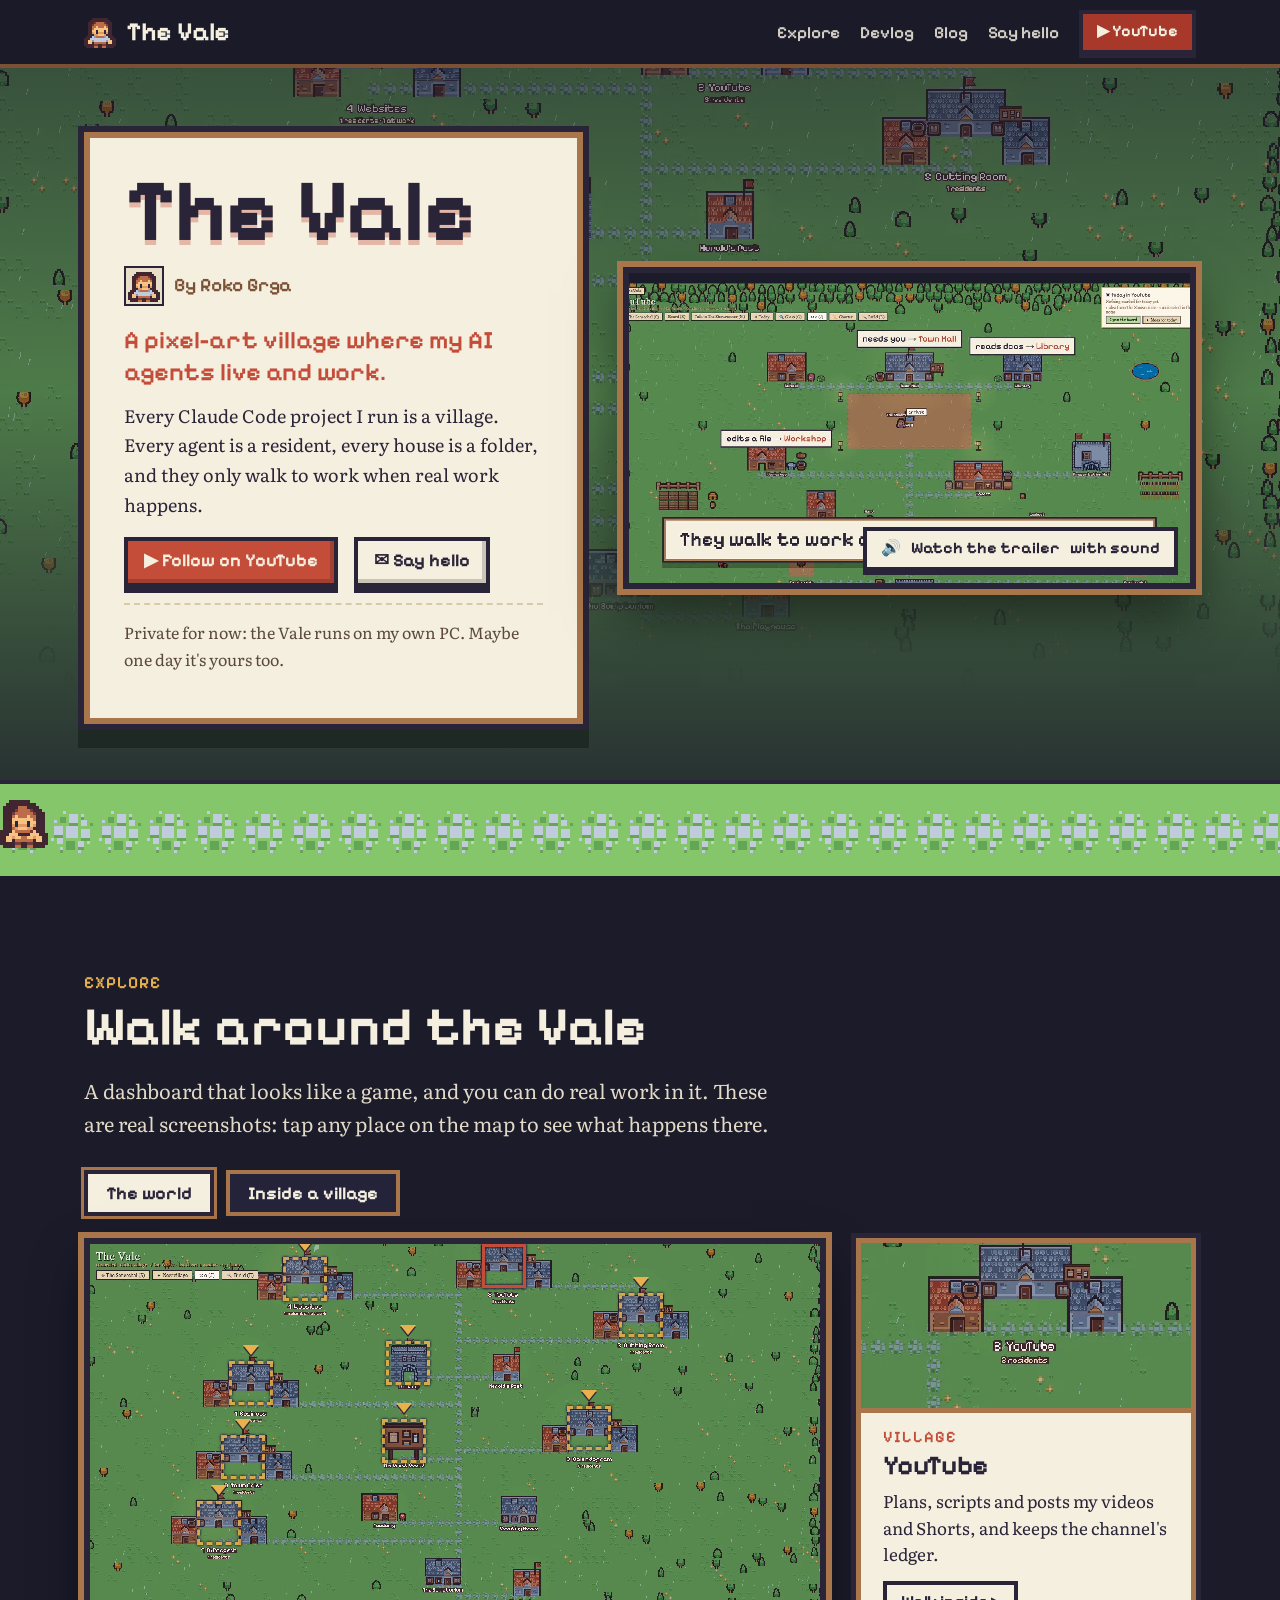
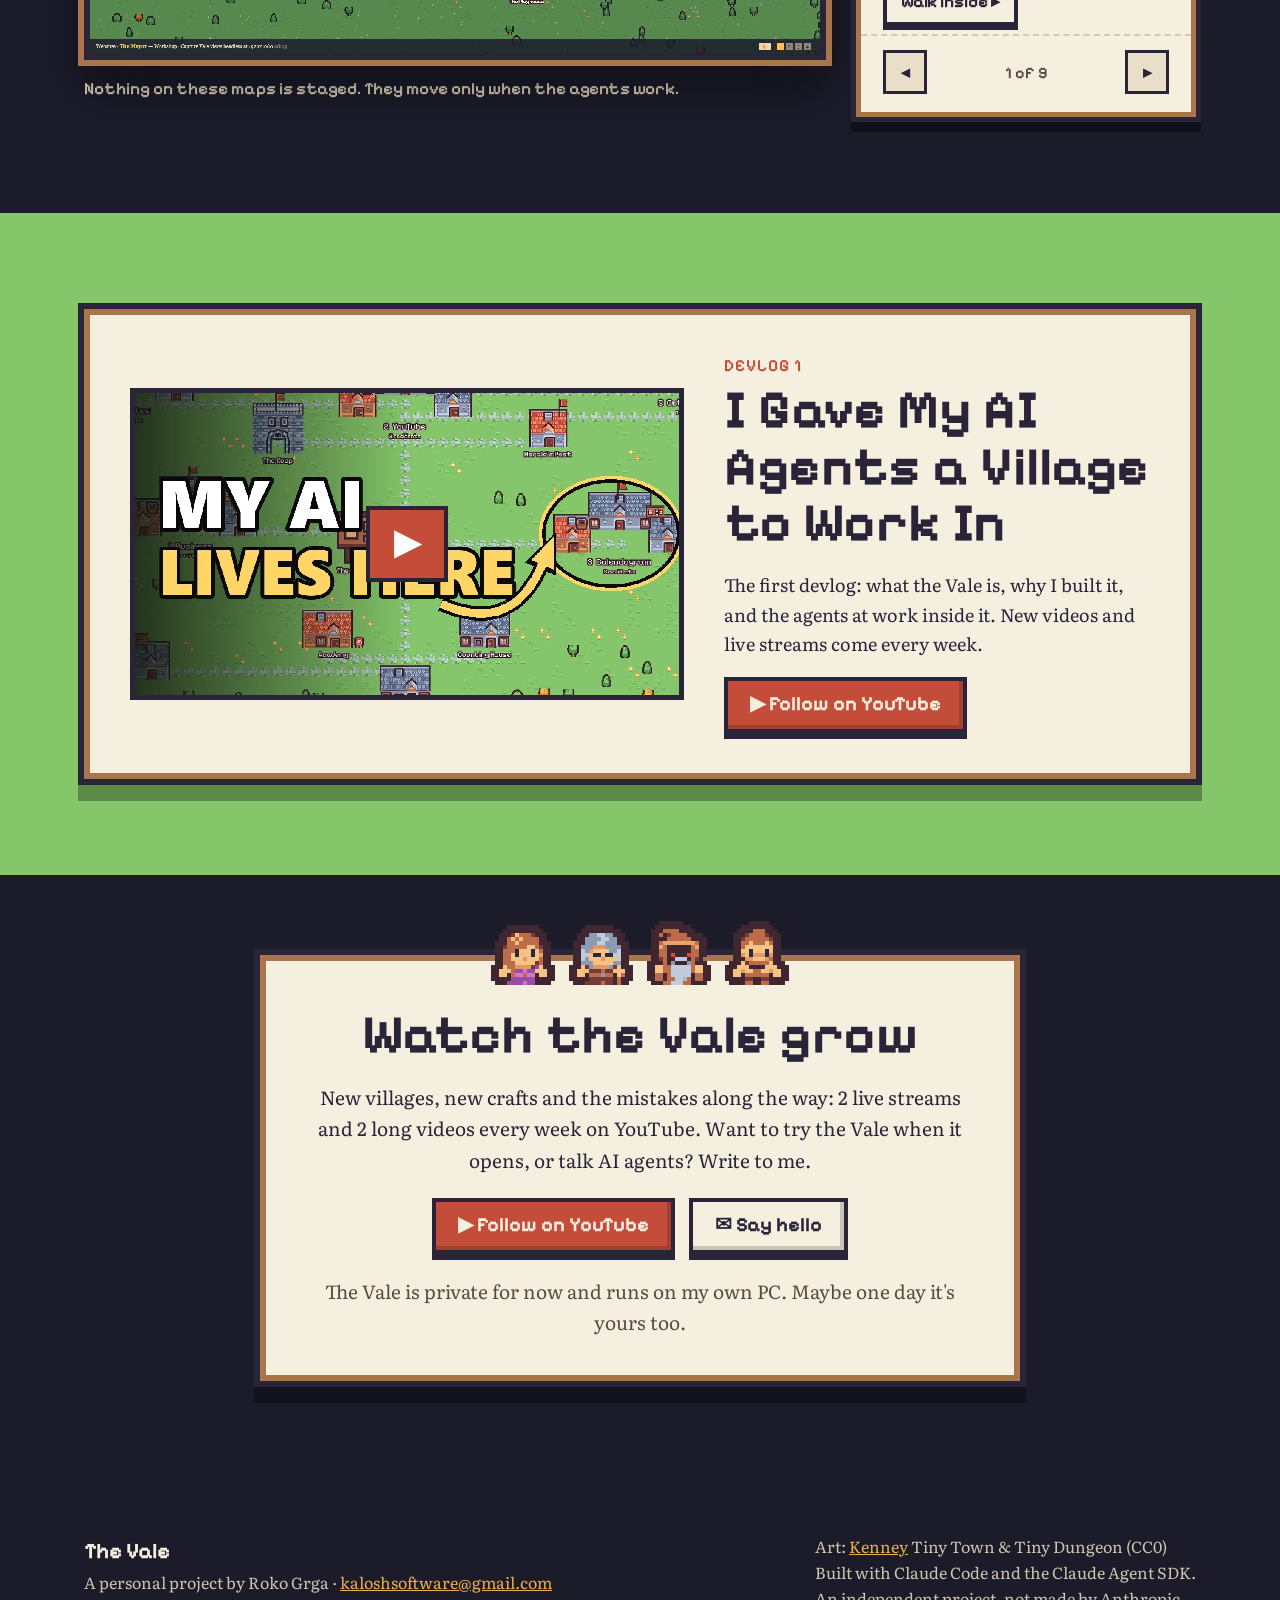
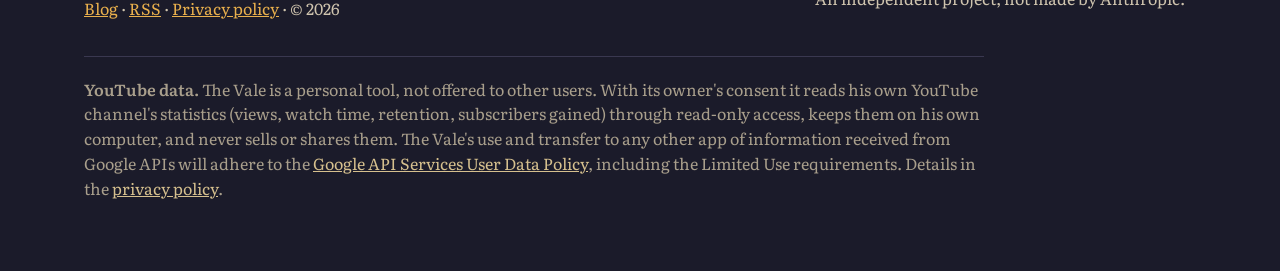
==== commit 664d8155: "The Vale blog: /blog/ with the first post and an RSS feed Blog index, post page, feed.xml, sitemap, " ====
--- a/index.html
+++ b/index.html
@@ -7,17 +7,18 @@
 <meta name="description" content="The Vale is a pixel-art world where every Claude Code project is a village and every AI agent is a resident who walks to work when real work happens. Made by Roko Grga.">
 <meta property="og:title" content="The Vale">
 <meta property="og:description" content="A pixel-art village where my Claude Code agents live and work.">
-<meta property="og:image" content="https://webgrga.github.io/the-vale-pages/assets/brag-poster.jpg">
-<meta property="og:url" content="https://webgrga.github.io/the-vale-pages/">
+<meta property="og:image" content="https://vale.rokogrga.com/assets/brag-poster.jpg">
+<meta property="og:url" content="https://vale.rokogrga.com/">
 <meta property="og:type" content="website">
 <meta name="twitter:card" content="summary_large_image">
-<link rel="canonical" href="https://webgrga.github.io/the-vale-pages/">
+<link rel="canonical" href="https://vale.rokogrga.com/">
+<link rel="alternate" type="application/rss+xml" title="The Vale blog" href="https://vale.rokogrga.com/blog/feed.xml">
 <link rel="icon" href="assets/favicon.png"><link rel="stylesheet" href="assets/fonts.css">
 <script type="application/ld+json">
 {"@context":"https://schema.org","@graph":[
- {"@type":"Person","@id":"https://webgrga.github.io/the-vale-pages/#roko","name":"Roko Grga","url":"https://webgrga.github.io/the-vale-pages/","email":"mailto:kaloshsoftware@gmail.com","sameAs":["https://www.youtube.com/@RokoTheG"]},
- {"@type":"WebSite","@id":"https://webgrga.github.io/the-vale-pages/#site","name":"The Vale","url":"https://webgrga.github.io/the-vale-pages/","author":{"@id":"https://webgrga.github.io/the-vale-pages/#roko"}},
- {"@type":"VideoObject","name":"I Gave My AI Agents a Village to Work In (Devlog 1)","description":"The first devlog of the Vale: a pixel-art village where Roko Grga's Claude Code agents live and work, what it is, why he built it, and the agents at work inside it.","thumbnailUrl":["https://i.ytimg.com/vi/D9SgLZhsdkc/hqdefault.jpg","https://webgrga.github.io/the-vale-pages/assets/devlog1.webp"],"uploadDate":"2026-11-06T09:00:13-08:00","duration":"PT11M45S","embedUrl":"https://www.youtube.com/embed/D9SgLZhsdkc","url":"https://www.youtube.com/watch?v=D9SgLZhsdkc","author":{"@id":"https://webgrga.github.io/the-vale-pages/#roko"},"isPartOf":{"@id":"https://webgrga.github.io/the-vale-pages/#site"}}
+ {"@type":"Person","@id":"https://vale.rokogrga.com/#roko","name":"Roko Grga","url":"https://vale.rokogrga.com/","email":"mailto:kaloshsoftware@gmail.com","sameAs":["https://www.youtube.com/@RokoTheG"]},
+ {"@type":"WebSite","@id":"https://vale.rokogrga.com/#site","name":"The Vale","url":"https://vale.rokogrga.com/","author":{"@id":"https://vale.rokogrga.com/#roko"}},
+ {"@type":"VideoObject","name":"I Gave My AI Agents a Village to Work In (Devlog 1)","description":"The first devlog of the Vale: a pixel-art village where Roko Grga's Claude Code agents live and work, what it is, why he built it, and the agents at work inside it.","thumbnailUrl":["https://i.ytimg.com/vi/D9SgLZhsdkc/hqdefault.jpg","https://vale.rokogrga.com/assets/devlog1.webp"],"uploadDate":"2026-11-06T09:00:13-08:00","duration":"PT11M45S","embedUrl":"https://www.youtube.com/embed/D9SgLZhsdkc","url":"https://www.youtube.com/watch?v=D9SgLZhsdkc","author":{"@id":"https://vale.rokogrga.com/#roko"},"isPartOf":{"@id":"https://vale.rokogrga.com/#site"}}
 ]}
 </script>
 <style>
@@ -46,7 +47,7 @@
 .btn:active{transform:translateY(6px);box-shadow:inset -4px -4px 0 rgba(0,0,0,.18),0 0 0 var(--ink)}
 .btn.red{background:var(--red);color:var(--panel)}
 .btn.paper{background:var(--panel)}
-nav .btn{opacity:1;font-size:16px;padding:6px 14px 8px;min-height:44px;box-shadow:0 4px 0 var(--ink);background:var(--red);color:var(--panel)}
+nav .btn{opacity:1;font-size:16px;padding:6px 14px 8px;min-height:44px;box-shadow:0 4px 0 var(--ink);background:#a8392a;color:var(--panel)}
 nav .btn:hover{color:var(--panel)}
 
 /* hero */
@@ -144,7 +145,7 @@
   .grass .board{grid-template-columns:1fr;padding:24px}
 }
 @media(max-width:760px){
-  nav a:not(.btn){display:none}
+  nav a:not(.btn):not(.keep){display:none}
   .scroller .mapimg{width:860px}
   .drag{display:block}
 }
@@ -163,7 +164,7 @@
 <a class="skip" href="#main">Skip to content</a>
 <header class="top"><div class="wrap">
   <a class="brand" href="#"><i></i>The Vale</a>
-  <nav aria-label="Main"><a href="#explore">Explore</a><a href="#devlog">Devlog</a><a href="#hello">Say hello</a><a class="btn" href="https://www.youtube.com/@RokoTheG?sub_confirmation=1">▶ YouTube</a></nav>
+  <nav aria-label="Main"><a href="#explore">Explore</a><a href="#devlog">Devlog</a><a class="keep" href="blog/">Blog</a><a href="#hello">Say hello</a><a class="btn" href="https://www.youtube.com/@RokoTheG?sub_confirmation=1">▶ YouTube</a></nav>
 </div></header>
 
 <main id="main">
@@ -320,7 +321,7 @@
 
 <footer><div class="wrap">
   <div class="cols">
-    <div><b class="px" style="font-size:22px;color:var(--panel)">The Vale</b><br>A personal project by Roko Grga · <a href="mailto:kaloshsoftware@gmail.com">kaloshsoftware@gmail.com</a><br><a href="privacy.html">Privacy policy</a> · © 2026</div>
+    <div><b class="px" style="font-size:22px;color:var(--panel)">The Vale</b><br>A personal project by Roko Grga · <a href="mailto:kaloshsoftware@gmail.com">kaloshsoftware@gmail.com</a><br><a href="blog/">Blog</a> · <a href="blog/feed.xml">RSS</a> · <a href="privacy.html">Privacy policy</a> · © 2026</div>
     <div>Art: <a href="https://www.kenney.nl">Kenney</a> Tiny Town &amp; Tiny Dungeon (CC0)<br>Built with Claude Code and the Claude Agent SDK.<br>An independent project, not made by Anthropic.</div>
   </div>
   <p class="fine" id="youtube-data"><b>YouTube data.</b> The Vale is a personal tool, not offered to other users. With its owner's consent it reads his own YouTube channel's statistics (views, watch time, retention, subscribers gained) through read-only access, keeps them on his own computer, and never sells or shares them. The Vale's use and transfer to any other app of information received from Google APIs will adhere to the <a href="https://developers.google.com/terms/api-services-user-data-policy">Google API Services User Data Policy</a>, including the Limited Use requirements. Details in the <a href="privacy.html">privacy policy</a>.</p>
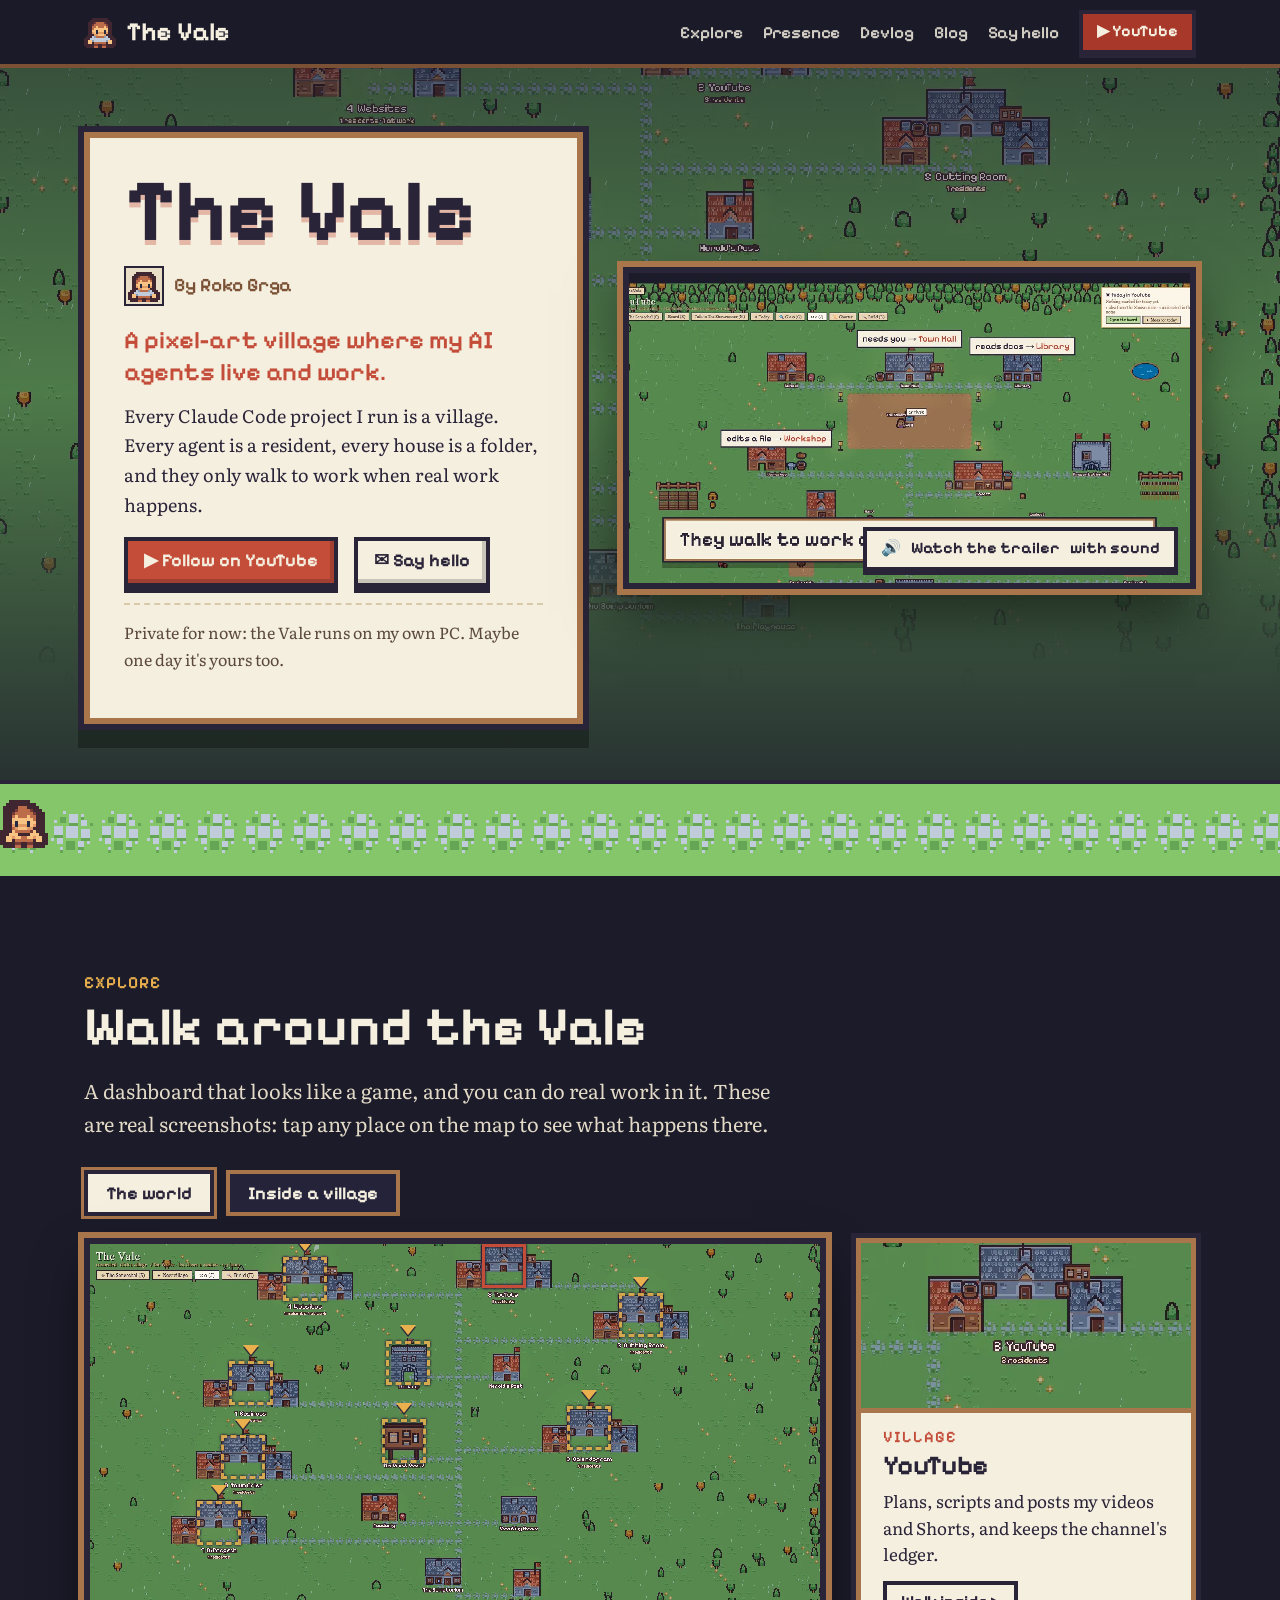
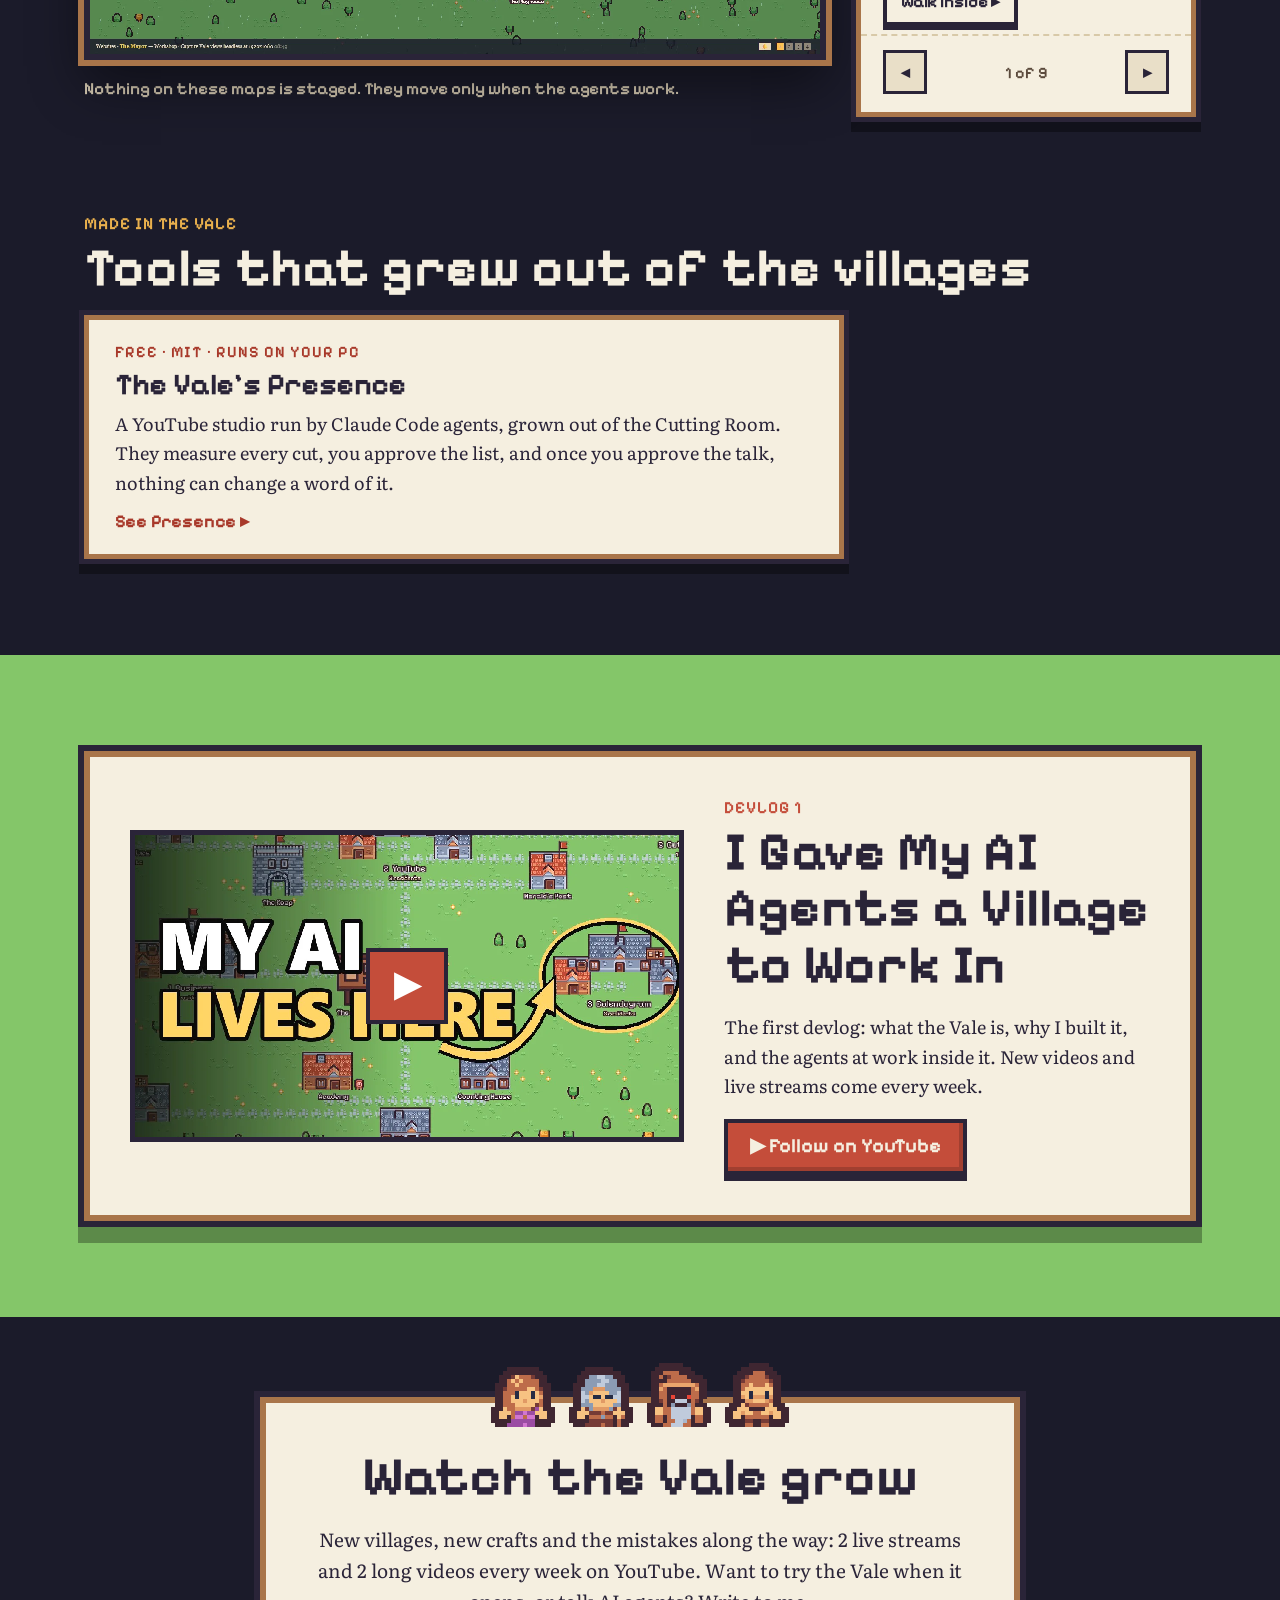
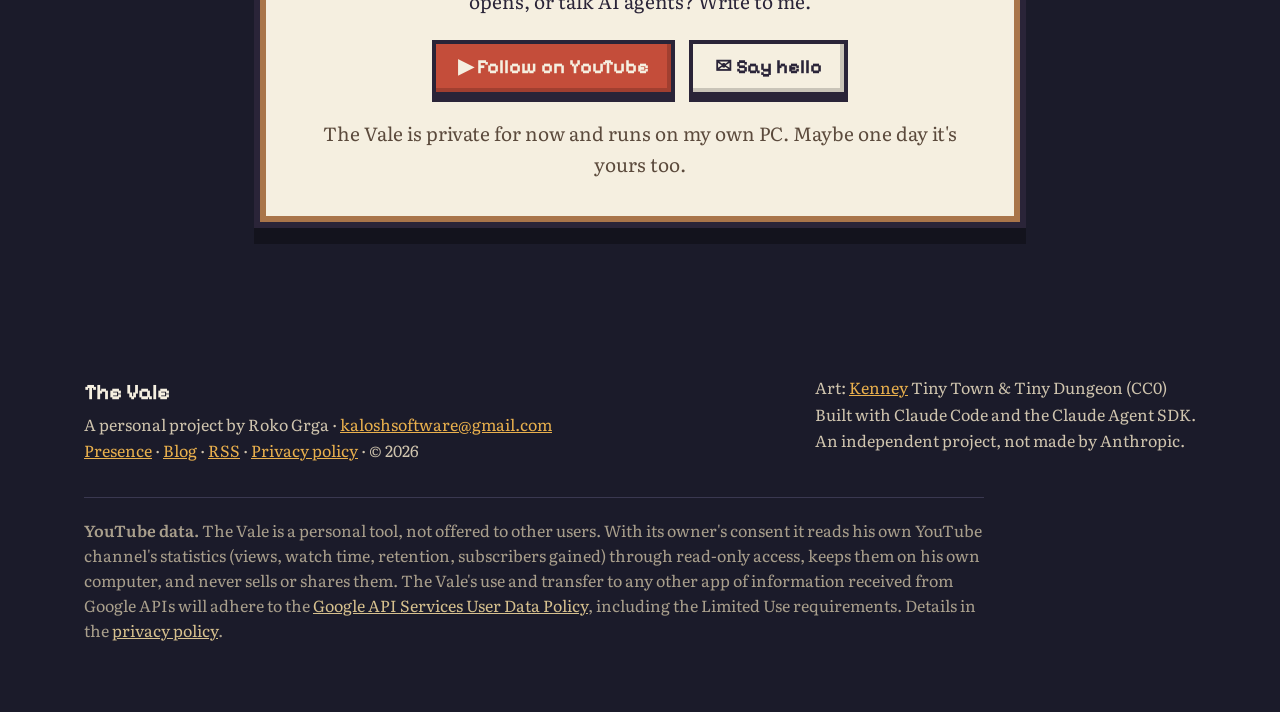
==== commit 50e1ca69: "The Vale's Presence page at /presence/, with its launch video; Made in the Vale card and links on th" ====
--- a/index.html
+++ b/index.html
@@ -23,7 +23,7 @@
 </script>
 <style>
 :root{--night:#1b1b2a;--night2:#24233a;--panel:#f5efe0;--ink:#2a2438;--wood:#a9754a;--wood2:#7a5134;--red:#c44d3a;--gold:#e9b04d;--grass:#5a8f3c}
-*{box-sizing:border-box}
+*{box-sizing:border-box;font-variant-ligatures:none!important}
 html{scroll-behavior:smooth}
 body{margin:0;background:var(--night);color:var(--panel);font:18px/1.65 Literata,Georgia,serif}
 img{max-width:100%;height:auto;display:block}
@@ -137,6 +137,14 @@
 footer .fine{font-size:16px;line-height:1.55;color:#a99f8c;margin:34px 0 0;padding-top:20px;border-top:1px solid #3a3850;max-width:900px}
 footer .fine a{color:#d6c08e}
 
+/* made in the Vale */
+.product{display:block;max-width:760px;text-decoration:none;background:var(--panel);color:var(--ink);border:5px solid var(--wood);box-shadow:0 0 0 5px var(--ink),0 10px 0 5px rgba(0,0,0,.35);padding:24px 26px 22px;transition:transform .08s}
+.product:hover{transform:translateY(-3px)}
+.product .ptag{display:block;font:600 16px/1 "Pixelify Sans";letter-spacing:1px;text-transform:uppercase;color:#a8392a;margin:0 0 8px}
+.product b{display:block;font:700 30px/1.1 "Pixelify Sans";margin:0 0 8px}
+.product span{display:block;font-size:18px}
+.product .more{font:700 18px "Pixelify Sans";color:#a8392a;margin-top:12px}
+
 /* responsive (kept last so these rules win) */
 @media(max-width:900px){
   .hero .wrap{grid-template-columns:1fr}
@@ -148,6 +156,9 @@
   nav a:not(.btn):not(.keep){display:none}
   .scroller .mapimg{width:860px}
   .drag{display:block}
+}
+@media(max-width:480px){
+  nav a.wide{display:none}
 }
 @media(max-width:600px){
   .hero{padding-top:28px}
@@ -164,7 +175,7 @@
 <a class="skip" href="#main">Skip to content</a>
 <header class="top"><div class="wrap">
   <a class="brand" href="#"><i></i>The Vale</a>
-  <nav aria-label="Main"><a href="#explore">Explore</a><a href="#devlog">Devlog</a><a class="keep" href="blog/">Blog</a><a href="#hello">Say hello</a><a class="btn" href="https://www.youtube.com/@RokoTheG?sub_confirmation=1">▶ YouTube</a></nav>
+  <nav aria-label="Main"><a href="#explore">Explore</a><a class="keep wide" href="presence/">Presence</a><a href="#devlog">Devlog</a><a class="keep" href="blog/">Blog</a><a href="#hello">Say hello</a><a class="btn" href="https://www.youtube.com/@RokoTheG?sub_confirmation=1" rel="noopener">▶ YouTube</a></nav>
 </div></header>
 
 <main id="main">
@@ -176,7 +187,7 @@
       <p class="lead">A pixel-art village where my AI agents live and work.</p>
       <p>Every Claude Code project I run is a village. Every agent is a resident, every house is a folder, and they only walk to work when real work happens.</p>
       <div class="act">
-        <a class="btn red" href="https://www.youtube.com/@RokoTheG?sub_confirmation=1">▶ Follow on YouTube</a>
+        <a class="btn red" href="https://www.youtube.com/@RokoTheG?sub_confirmation=1" rel="noopener">▶ Follow on YouTube</a>
         <a class="btn paper" href="mailto:kaloshsoftware@gmail.com?subject=The%20Vale">✉ Say hello</a>
       </div>
       <p class="note">Private for now: the Vale runs on my own PC. Maybe one day it's yours too.</p>
@@ -294,6 +305,16 @@
   </div>
 </div></section>
 
+<section id="made" style="padding-top:0"><div class="wrap">
+  <p class="kicker">Made in the Vale</p>
+  <h2>Tools that grew out of the villages</h2>
+  <a class="product" href="presence/">
+    <span class="ptag">Free · MIT · runs on your PC</span>
+    <b>The Vale's Presence</b>
+    <span>A YouTube studio run by Claude Code agents, grown out of the Cutting Room. They measure every cut, you approve the list, and once you approve the talk, nothing can change a word of it.</span>
+    <span class="more">See Presence ▸</span>
+  </a>
+</div></section>
 <section id="devlog" class="grass"><div class="wrap">
   <div class="board">
     <div>
@@ -303,7 +324,7 @@
       <p class="kicker" style="color:var(--red)">Devlog 1</p>
       <h2>I Gave My AI Agents a Village to Work In</h2>
       <p>The first devlog: what the Vale is, why I built it, and the agents at work inside it. New videos and live streams come every week.</p>
-      <a class="btn red" href="https://www.youtube.com/@RokoTheG?sub_confirmation=1">▶ Follow on YouTube</a>
+      <a class="btn red" href="https://www.youtube.com/@RokoTheG?sub_confirmation=1" rel="noopener">▶ Follow on YouTube</a>
     </div>
   </div>
 </div></section>
@@ -313,7 +334,7 @@
     <div class="who" aria-hidden="true"><img src="assets/art/ppl_d99.png" alt=""><img src="assets/art/ppl_d100.png" alt=""><img src="assets/art/ppl_d111.png" alt=""><img src="assets/art/ppl_d88.png" alt=""></div>
     <h2>Watch the Vale grow</h2>
     <p>New villages, new crafts and the mistakes along the way: 2 live streams and 2 long videos every week on YouTube. Want to try the Vale when it opens, or talk AI agents? Write to me.</p>
-    <div class="ctas"><a class="btn red" href="https://www.youtube.com/@RokoTheG?sub_confirmation=1">▶ Follow on YouTube</a><a class="btn paper" href="mailto:kaloshsoftware@gmail.com?subject=The%20Vale">✉ Say hello</a></div>
+    <div class="ctas"><a class="btn red" href="https://www.youtube.com/@RokoTheG?sub_confirmation=1" rel="noopener">▶ Follow on YouTube</a><a class="btn paper" href="mailto:kaloshsoftware@gmail.com?subject=The%20Vale">✉ Say hello</a></div>
     <p class="note">The Vale is private for now and runs on my own PC. Maybe one day it's yours too.</p>
   </div>
 </div></section>
@@ -321,10 +342,10 @@
 
 <footer><div class="wrap">
   <div class="cols">
-    <div><b class="px" style="font-size:22px;color:var(--panel)">The Vale</b><br>A personal project by Roko Grga · <a href="mailto:kaloshsoftware@gmail.com">kaloshsoftware@gmail.com</a><br><a href="blog/">Blog</a> · <a href="blog/feed.xml">RSS</a> · <a href="privacy.html">Privacy policy</a> · © 2026</div>
-    <div>Art: <a href="https://www.kenney.nl">Kenney</a> Tiny Town &amp; Tiny Dungeon (CC0)<br>Built with Claude Code and the Claude Agent SDK.<br>An independent project, not made by Anthropic.</div>
-  </div>
-  <p class="fine" id="youtube-data"><b>YouTube data.</b> The Vale is a personal tool, not offered to other users. With its owner's consent it reads his own YouTube channel's statistics (views, watch time, retention, subscribers gained) through read-only access, keeps them on his own computer, and never sells or shares them. The Vale's use and transfer to any other app of information received from Google APIs will adhere to the <a href="https://developers.google.com/terms/api-services-user-data-policy">Google API Services User Data Policy</a>, including the Limited Use requirements. Details in the <a href="privacy.html">privacy policy</a>.</p>
+    <div><b class="px" style="font-size:22px;color:var(--panel)">The Vale</b><br>A personal project by Roko Grga · <a href="mailto:kaloshsoftware@gmail.com">kaloshsoftware@gmail.com</a><br><a href="presence/">Presence</a> · <a href="blog/">Blog</a> · <a href="blog/feed.xml">RSS</a> · <a href="privacy.html">Privacy policy</a> · © 2026</div>
+    <div>Art: <a href="https://www.kenney.nl" rel="noopener">Kenney</a> Tiny Town &amp; Tiny Dungeon (CC0)<br>Built with Claude Code and the Claude Agent SDK.<br>An independent project, not made by Anthropic.</div>
+  </div>
+  <p class="fine" id="youtube-data"><b>YouTube data.</b> The Vale is a personal tool, not offered to other users. With its owner's consent it reads his own YouTube channel's statistics (views, watch time, retention, subscribers gained) through read-only access, keeps them on his own computer, and never sells or shares them. The Vale's use and transfer to any other app of information received from Google APIs will adhere to the <a href="https://developers.google.com/terms/api-services-user-data-policy" rel="noopener">Google API Services User Data Policy</a>, including the Limited Use requirements. Details in the <a href="privacy.html">privacy policy</a>.</p>
 </div></footer>
 
 <script>
